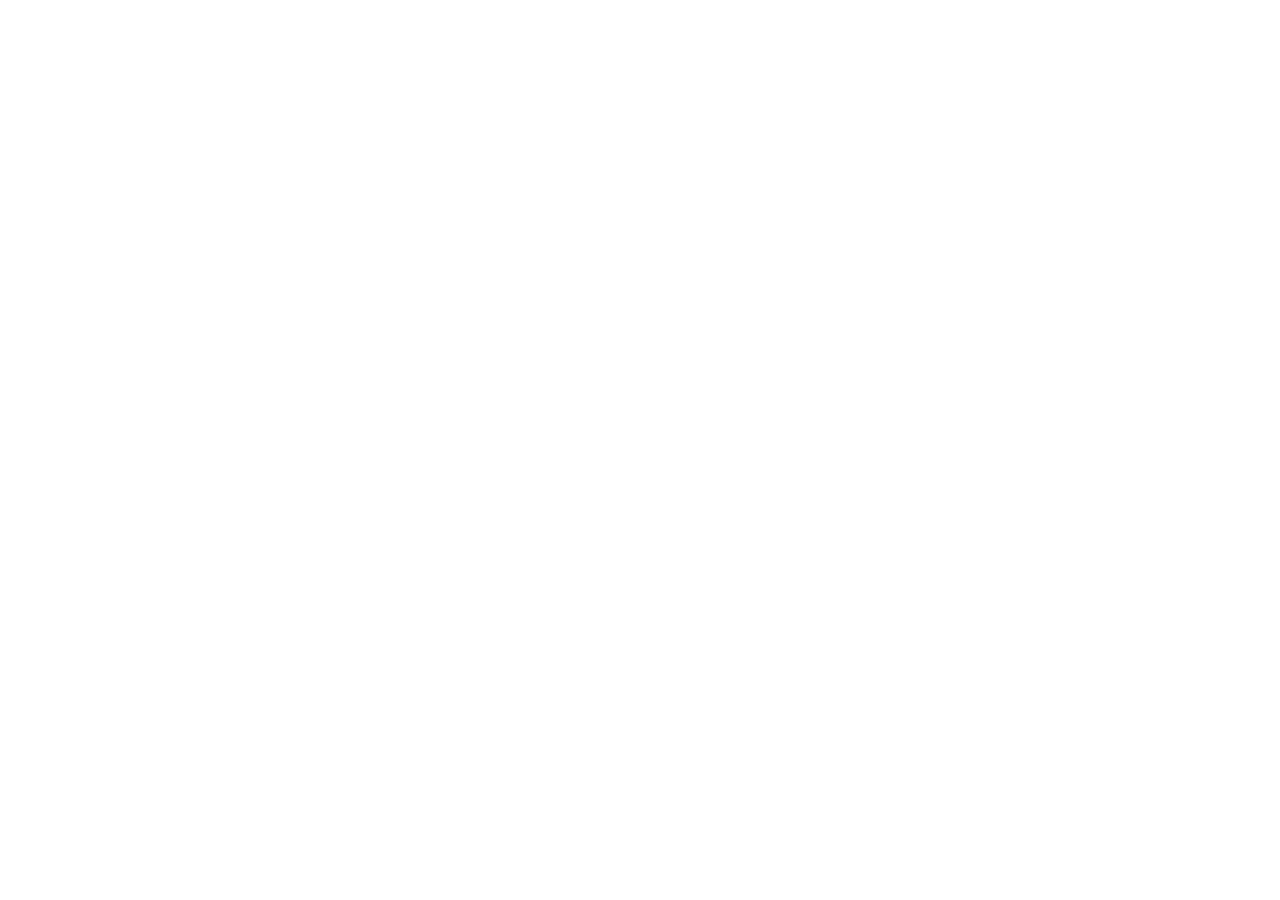
==== index.html @ f07f768c "html" ====
<!DOCTYPE html>
<html lang="pt-br">
<head>
    <meta charset="UTF-8">
    <meta name="viewport" content="width=device-width, initial-scale=1.0">
    <title>Animais Fantasticos</title>
</head>
<body>
    
</body>
</html>
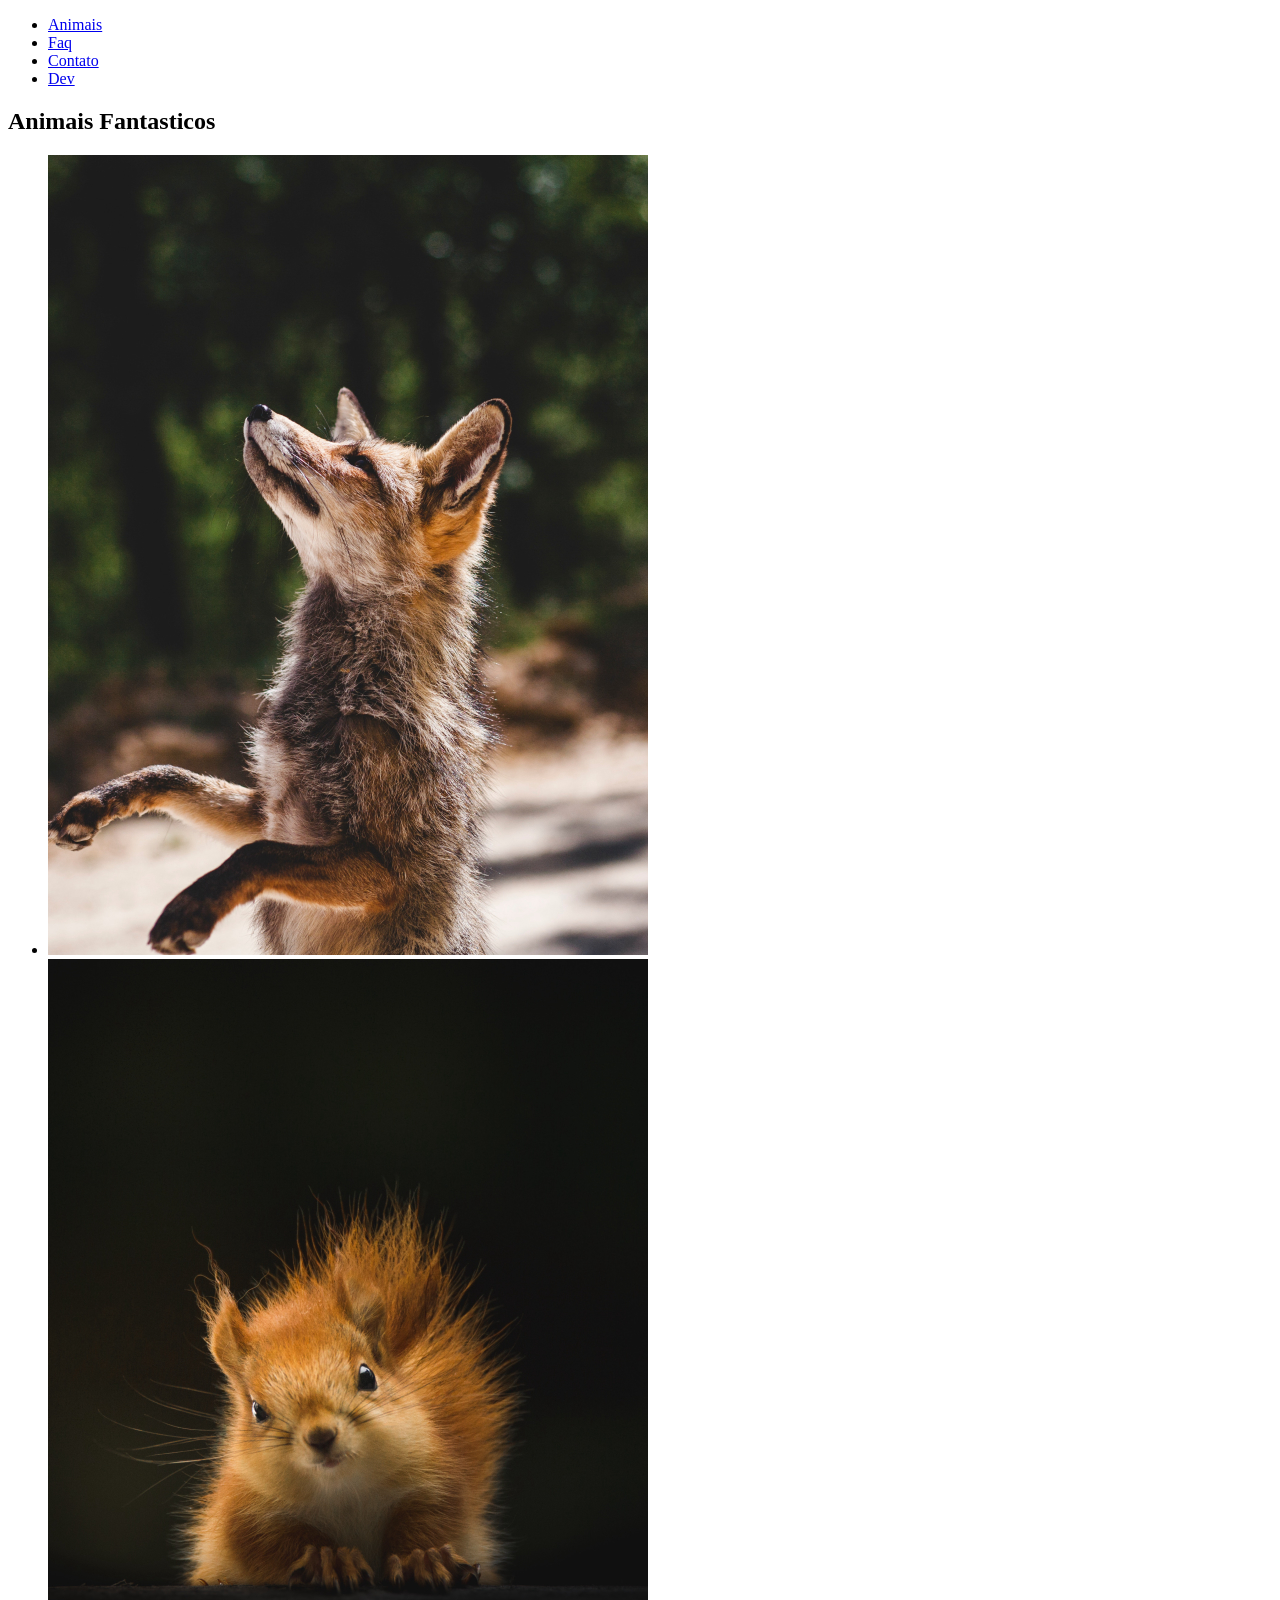
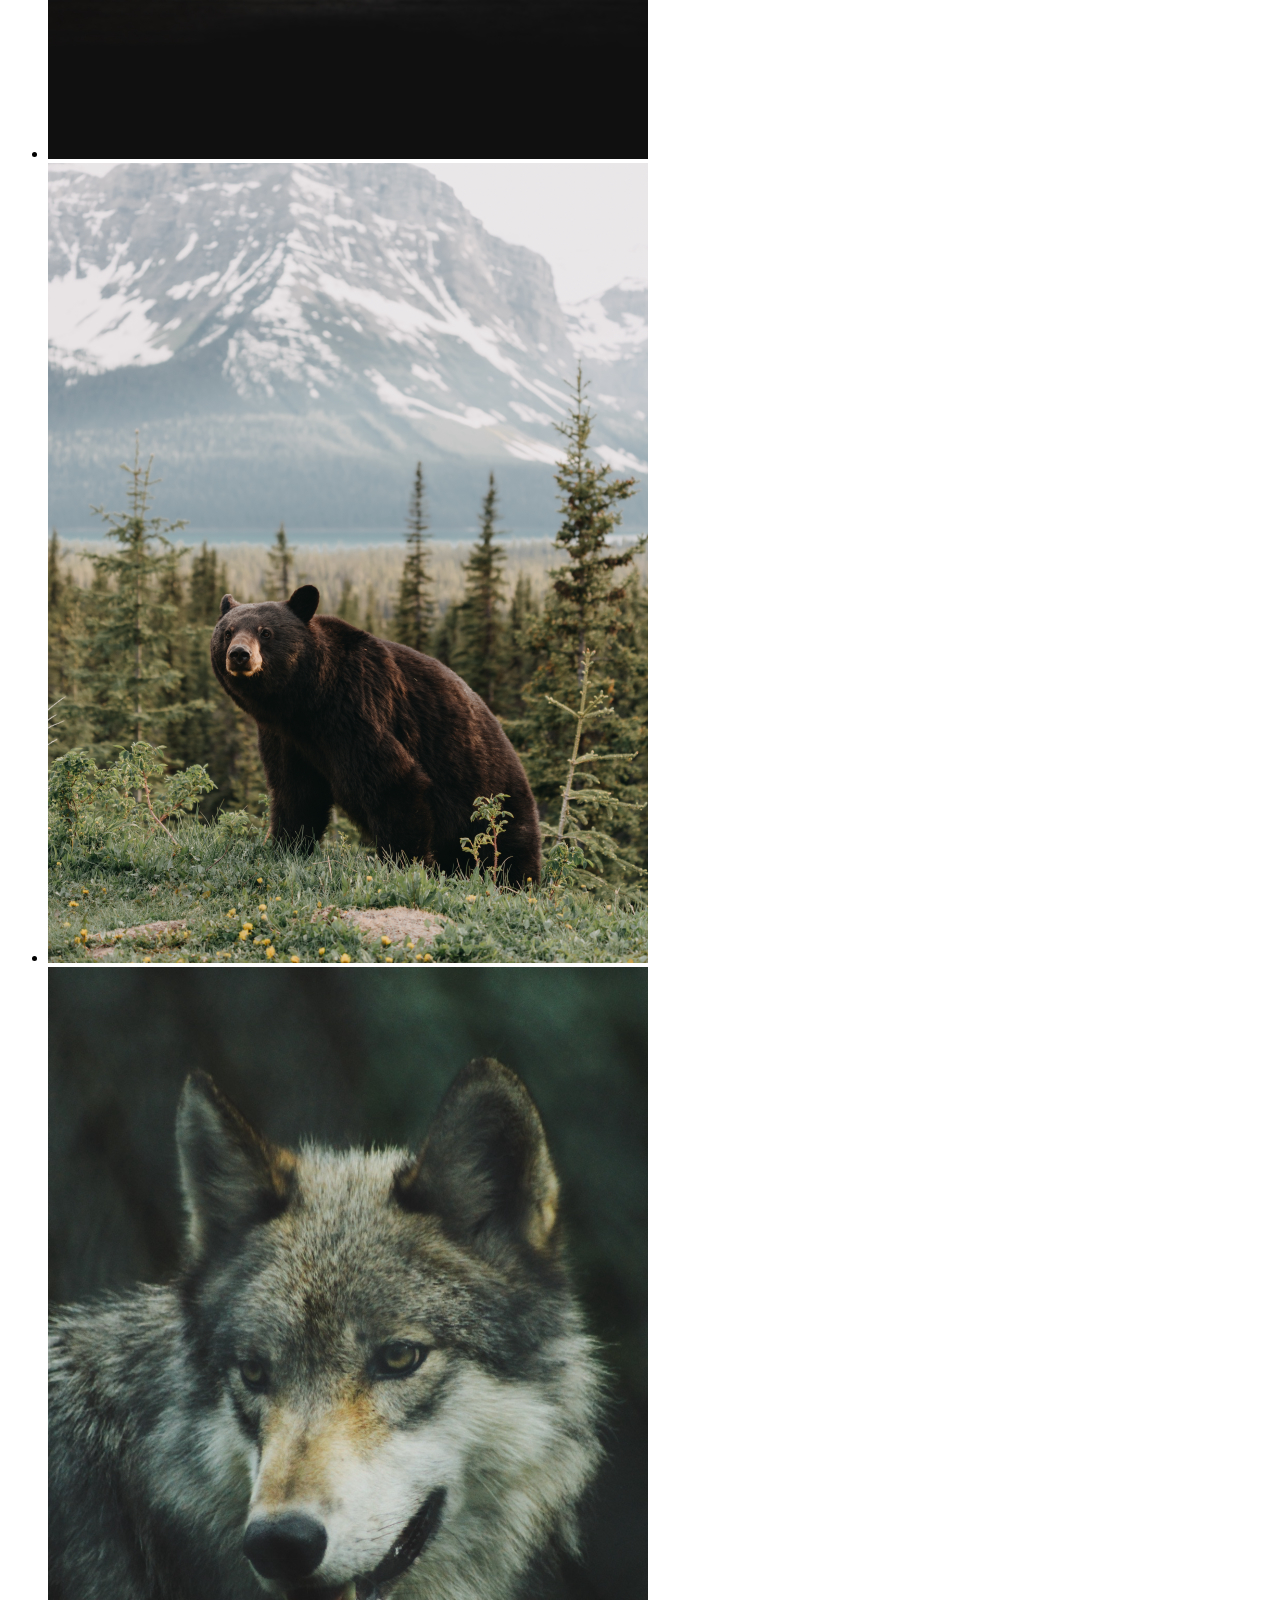
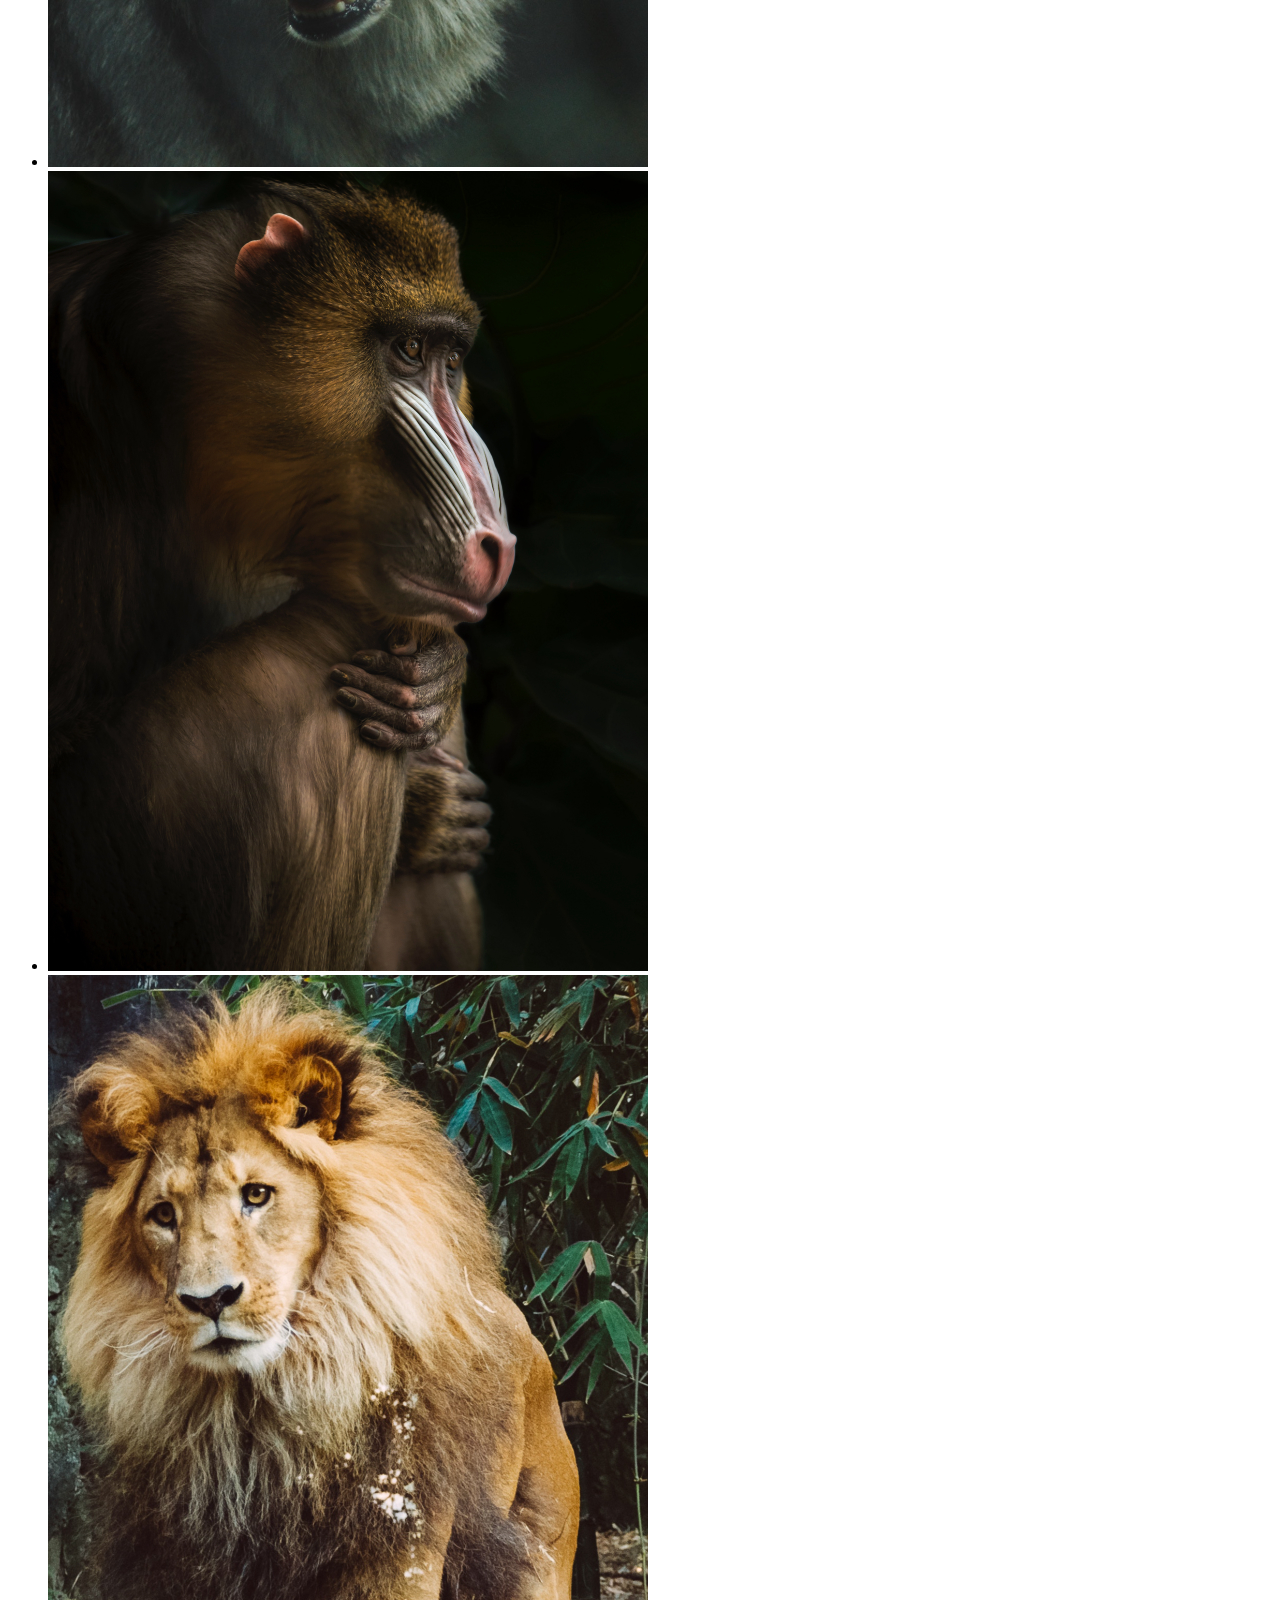
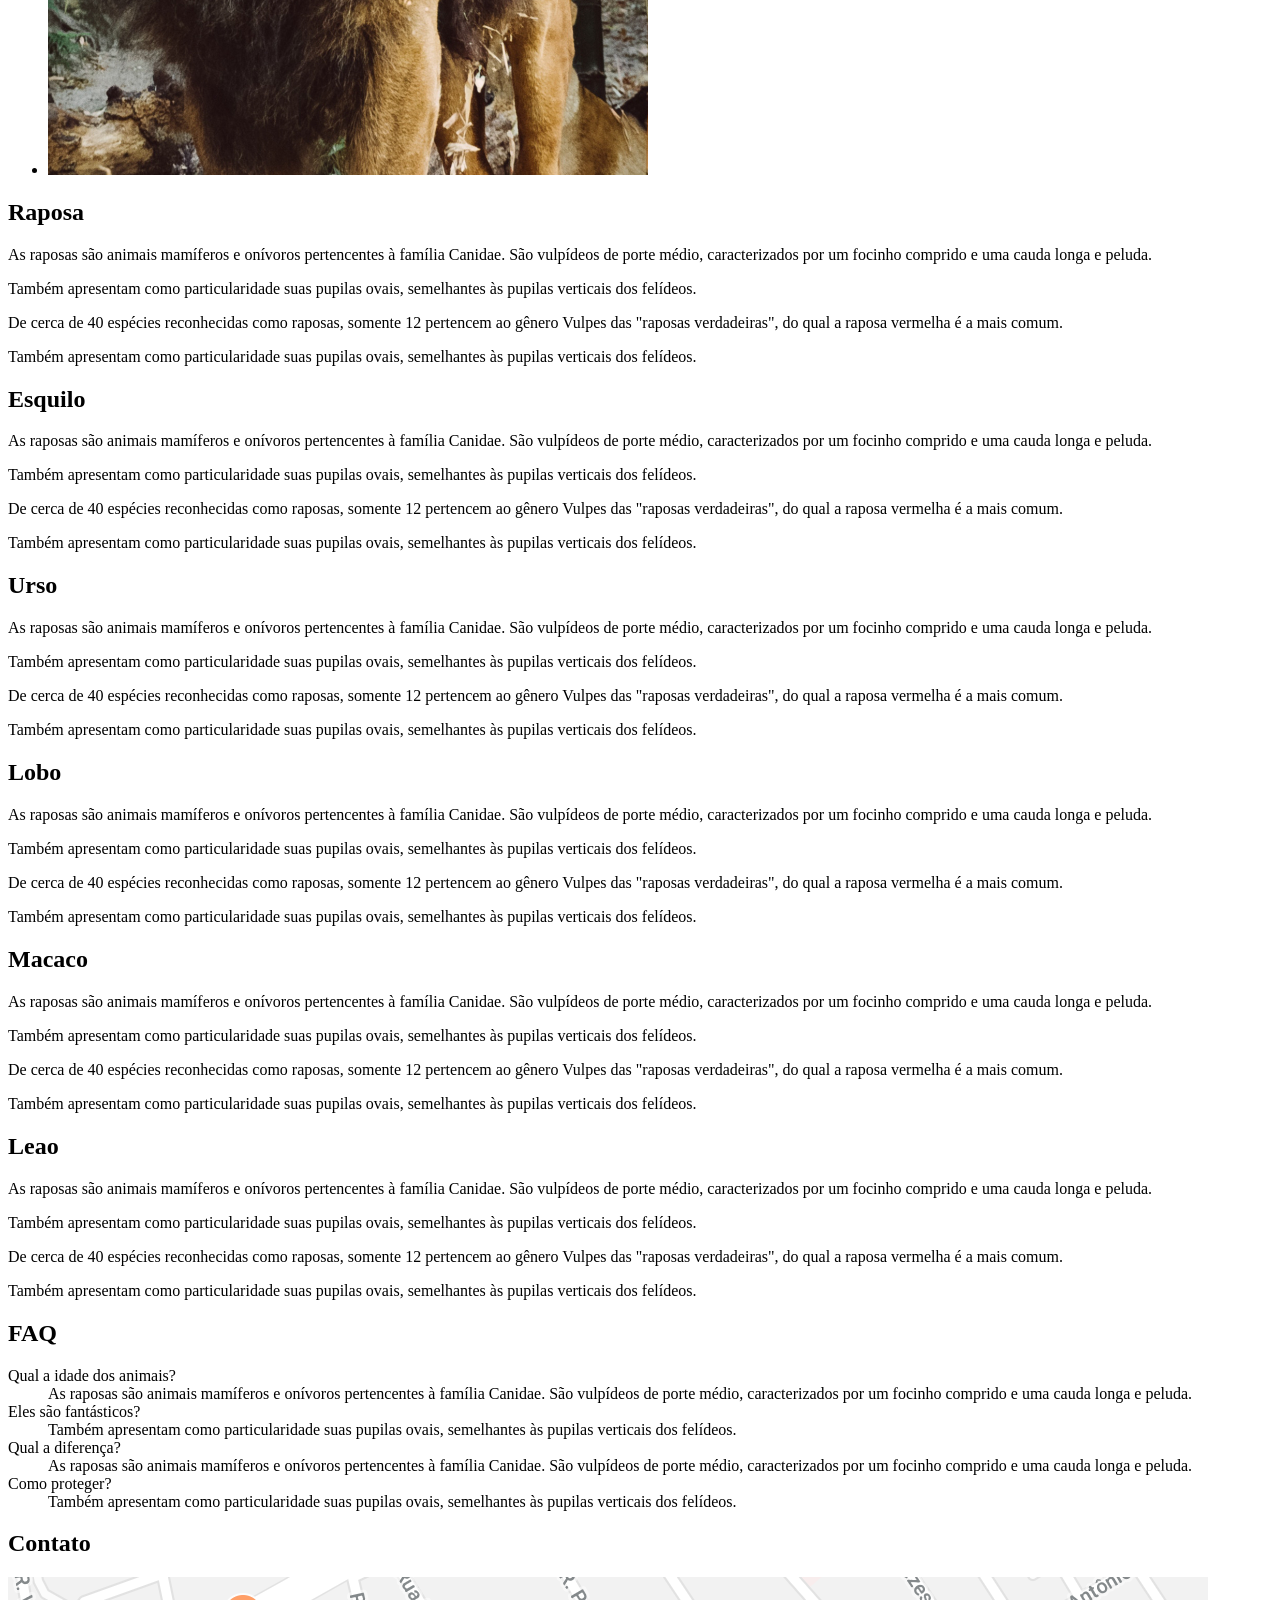
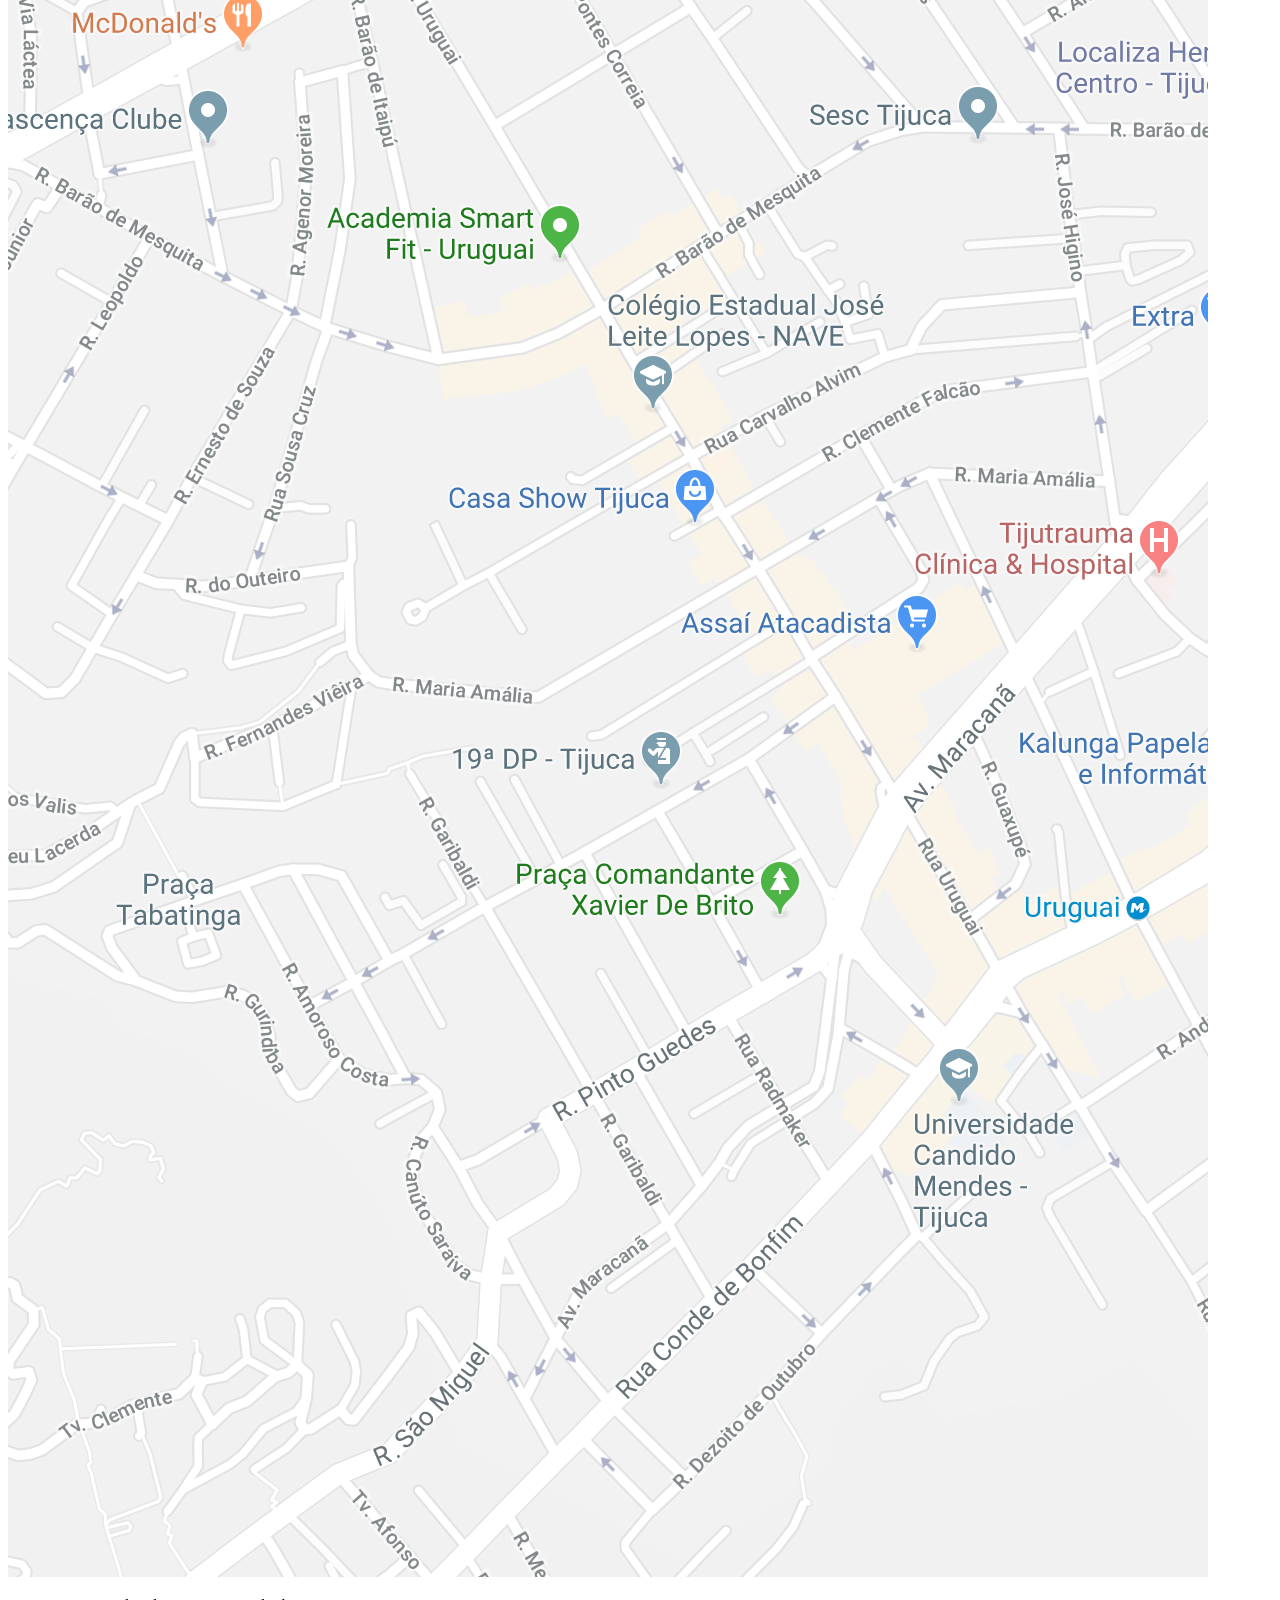
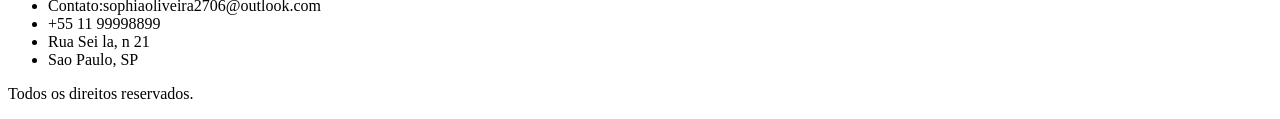
==== commit a612d6af: "html" ====
--- a/index.html
+++ b/index.html
@@ -3,9 +3,128 @@
 <head>
     <meta charset="UTF-8">
     <meta name="viewport" content="width=device-width, initial-scale=1.0">
+    <link rel="stylesheet" href="/css/style.css">
     <title>Animais Fantasticos</title>
 </head>
 <body>
+    <nav>
+        <ul>
+            <li><a href="#animais">Animais</a></li>
+            <li><a href="#faq">Faq</a></li>
+            <li><a href="#contato">Contato</a></li>
+            <li><a href="https://github.com/SophiAoAmaral">Dev</a></li>
+        </ul>
+    </nav>
+    <section class="grid-section animais" id="animais">
+        <h1 class="titulo">
+            Animais Fantasticos
+        </h1>
+        <ul>
+            <li>
+                <img src="img/imagem1.jpg" alt="">
+            </li>
+            <li>
+                <img src="img/imagem2.jpg" alt="">
+            </li>
+            <li>
+                <img src="img/imagem3.jpg" alt="">
+            </li>
+             <li>
+                <img src="img/imagem4.jpg" alt="">
+            </li>
+            <li>
+                <img src="img/imagem5.jpg" alt="">
+            </li>
+            <li>
+                <img src="img/imagem6.jpg" alt="">
+            </li>
+        </ul>
+        <div class="animais-descricao">
+            <section>
+                <h2>Raposa</h2>
+                <p>As raposas são animais mamíferos e onívoros pertencentes à família Canidae. São vulpídeos de porte médio, caracterizados por um focinho comprido e uma cauda longa e peluda.</p>
+                <p>Também apresentam como particularidade suas pupilas ovais, semelhantes às pupilas verticais dos felídeos.</p>
+                <p>De cerca de 40 espécies reconhecidas como raposas, somente 12 pertencem ao gênero Vulpes das "raposas verdadeiras", do qual a raposa vermelha é a mais comum.</p>
+                <p>Também apresentam como particularidade suas pupilas ovais, semelhantes às pupilas verticais dos felídeos.</p>
+            </section>
+
+             <section>
+                <h2>Esquilo</h2>
+                <p>As raposas são animais mamíferos e onívoros pertencentes à família Canidae. São vulpídeos de porte médio, caracterizados por um focinho comprido e uma cauda longa e peluda.</p>
+                <p>Também apresentam como particularidade suas pupilas ovais, semelhantes às pupilas verticais dos felídeos.</p>
+                <p>De cerca de 40 espécies reconhecidas como raposas, somente 12 pertencem ao gênero Vulpes das "raposas verdadeiras", do qual a raposa vermelha é a mais comum.</p>
+                <p>Também apresentam como particularidade suas pupilas ovais, semelhantes às pupilas verticais dos felídeos.</p>
+            </section>
+
+             <section>
+                <h2>Urso</h2>
+                <p>As raposas são animais mamíferos e onívoros pertencentes à família Canidae. São vulpídeos de porte médio, caracterizados por um focinho comprido e uma cauda longa e peluda.</p>
+                <p>Também apresentam como particularidade suas pupilas ovais, semelhantes às pupilas verticais dos felídeos.</p>
+                <p>De cerca de 40 espécies reconhecidas como raposas, somente 12 pertencem ao gênero Vulpes das "raposas verdadeiras", do qual a raposa vermelha é a mais comum.</p>
+                <p>Também apresentam como particularidade suas pupilas ovais, semelhantes às pupilas verticais dos felídeos.</p>
+            </section>
+
+             <section>
+                <h2>Lobo</h2>
+                <p>As raposas são animais mamíferos e onívoros pertencentes à família Canidae. São vulpídeos de porte médio, caracterizados por um focinho comprido e uma cauda longa e peluda.</p>
+                <p>Também apresentam como particularidade suas pupilas ovais, semelhantes às pupilas verticais dos felídeos.</p>
+                <p>De cerca de 40 espécies reconhecidas como raposas, somente 12 pertencem ao gênero Vulpes das "raposas verdadeiras", do qual a raposa vermelha é a mais comum.</p>
+                <p>Também apresentam como particularidade suas pupilas ovais, semelhantes às pupilas verticais dos felídeos.</p>
+            </section>
+
+             <section>
+                <h2>Macaco</h2>
+                <p>As raposas são animais mamíferos e onívoros pertencentes à família Canidae. São vulpídeos de porte médio, caracterizados por um focinho comprido e uma cauda longa e peluda.</p>
+                <p>Também apresentam como particularidade suas pupilas ovais, semelhantes às pupilas verticais dos felídeos.</p>
+                <p>De cerca de 40 espécies reconhecidas como raposas, somente 12 pertencem ao gênero Vulpes das "raposas verdadeiras", do qual a raposa vermelha é a mais comum.</p>
+                <p>Também apresentam como particularidade suas pupilas ovais, semelhantes às pupilas verticais dos felídeos.</p>
+            </section>
+
+             <section>
+                <h2>Leao</h2>
+                <p>As raposas são animais mamíferos e onívoros pertencentes à família Canidae. São vulpídeos de porte médio, caracterizados por um focinho comprido e uma cauda longa e peluda.</p>
+                <p>Também apresentam como particularidade suas pupilas ovais, semelhantes às pupilas verticais dos felídeos.</p>
+                <p>De cerca de 40 espécies reconhecidas como raposas, somente 12 pertencem ao gênero Vulpes das "raposas verdadeiras", do qual a raposa vermelha é a mais comum.</p>
+                <p>Também apresentam como particularidade suas pupilas ovais, semelhantes às pupilas verticais dos felídeos.</p>
+            </section>
+        </div>
+    </section>
+    <section class="grid-section faq" id="faq">
+        <h1>FAQ</h1>
+        <dl>
+            <dt>Qual a idade dos animais?</dt>
+            <dd>As raposas são animais mamíferos e onívoros pertencentes à família Canidae. São vulpídeos de porte médio, caracterizados por um focinho comprido e uma cauda longa e peluda.</dd>
+            <dt>Eles são fantásticos?</dt>
+            <dd>Também apresentam como particularidade suas pupilas ovais, semelhantes às pupilas verticais dos felídeos.</dd>
+            <dt>Qual a diferença?</dt>
+            <dd>As raposas são animais mamíferos e onívoros pertencentes à família Canidae. São vulpídeos de porte médio, caracterizados por um focinho comprido e uma cauda longa e peluda.</dd>
+            <dt>Como proteger?</dt>
+            <dd>Também apresentam como particularidade suas pupilas ovais, semelhantes às pupilas verticais dos felídeos.</dd>
+        </dl>
+    </section>
+    <section class="grid-section contato" id="contato">
+        <h1>Contato</h1>
+        <div class="mapa">
+            <img src="./img/mapa.png" alt="">
+        </div>
+        <ul class="dados">
+            <li>Contato:sophiaoliveira2706@outlook.com</li>
+            <li>+55 11 99998899</li>
+            <li>Rua Sei la, n 21</li>
+            <li>Sao Paulo, SP</li>
+        </ul>
+    </section>
+
+    <footer class="copy">
+        <p>Todos os direitos reservados.</p>
+    </footer>
     
+
+
+
+
+
+
+    <script src="main.js"></script>
 </body>
 </html>
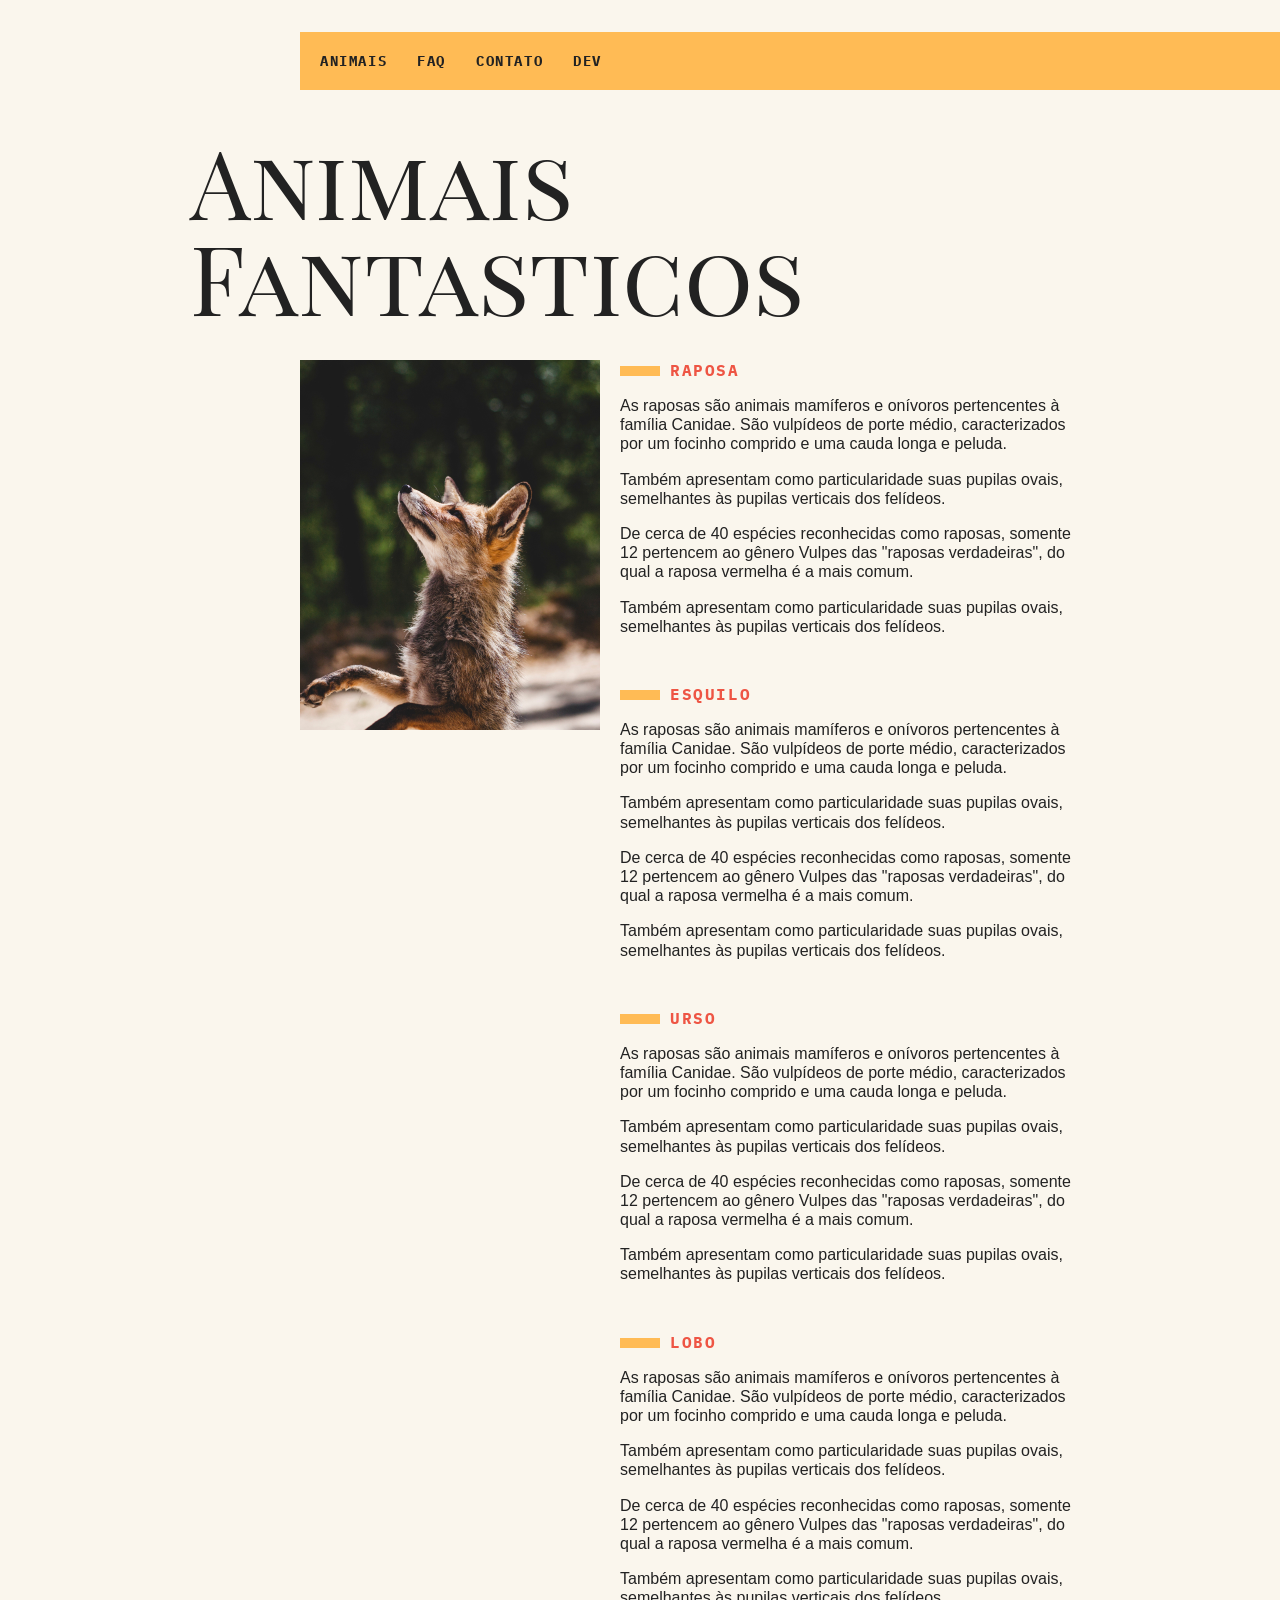
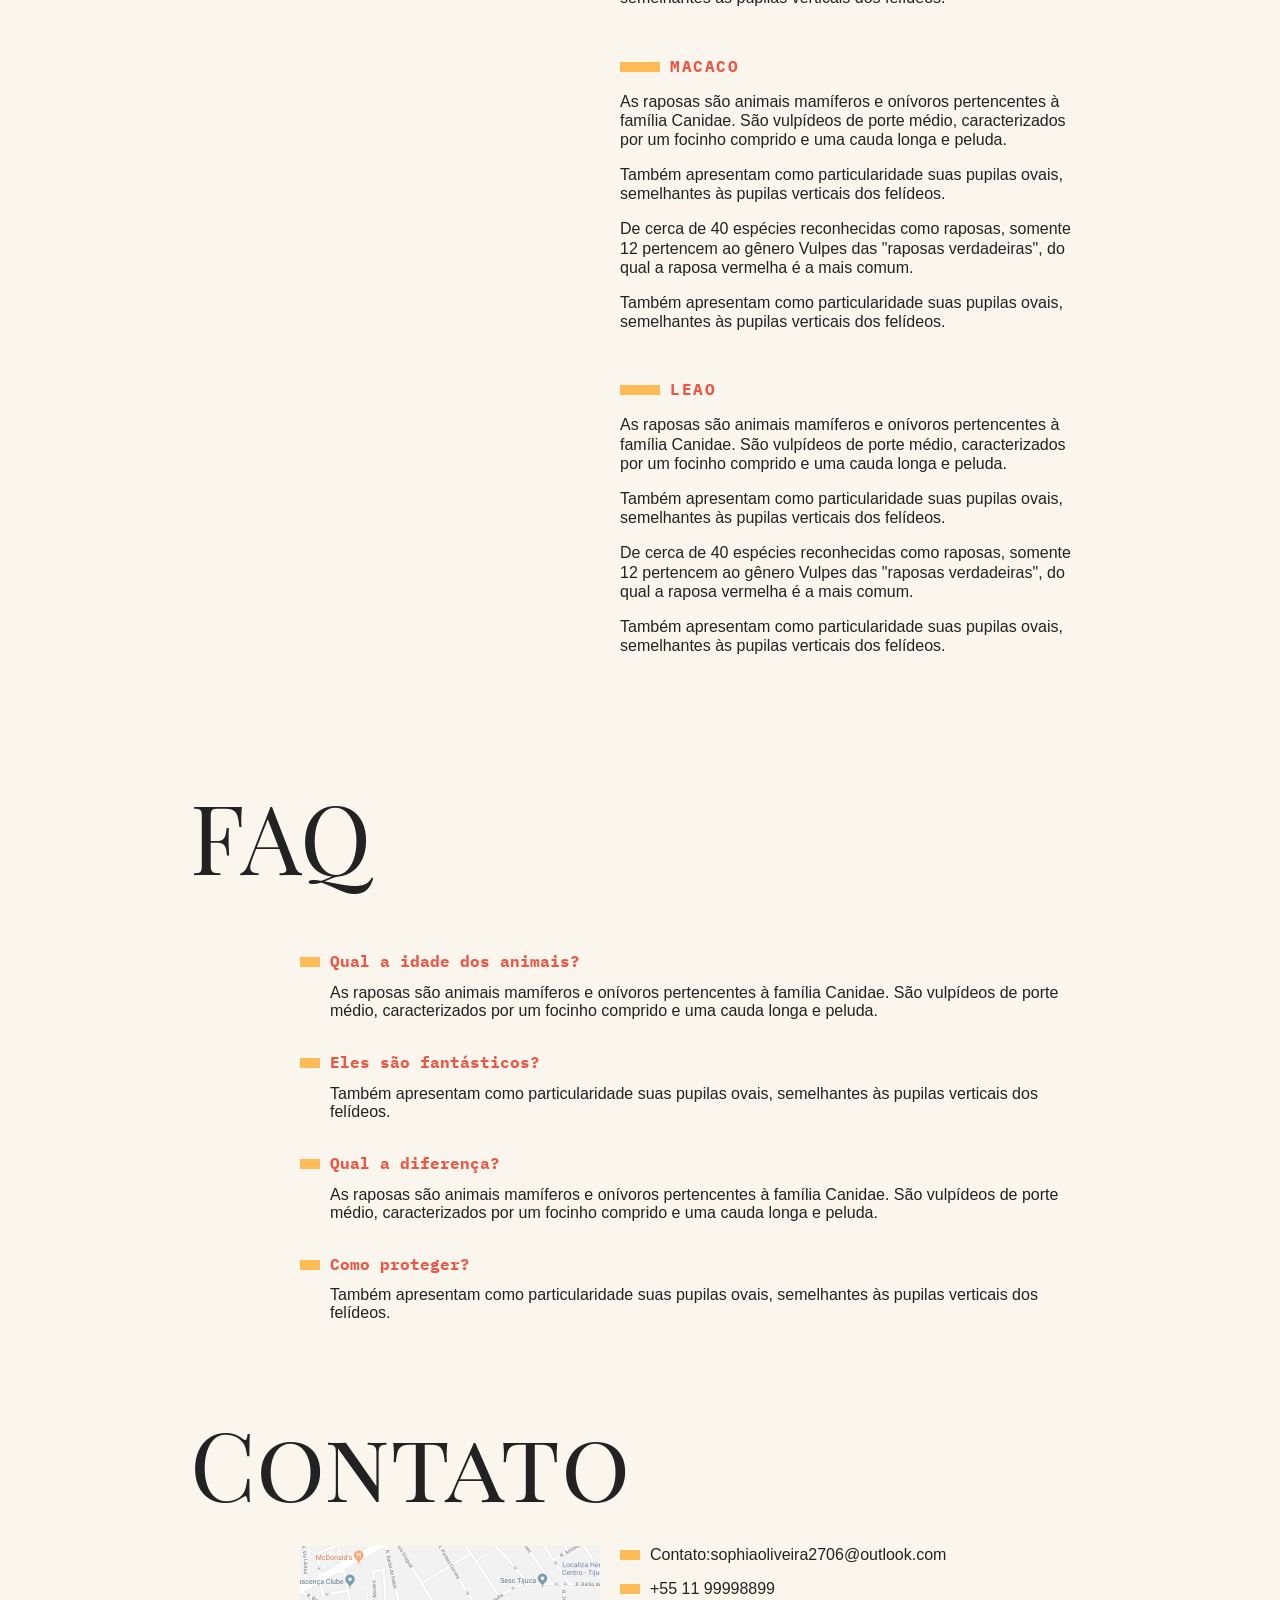
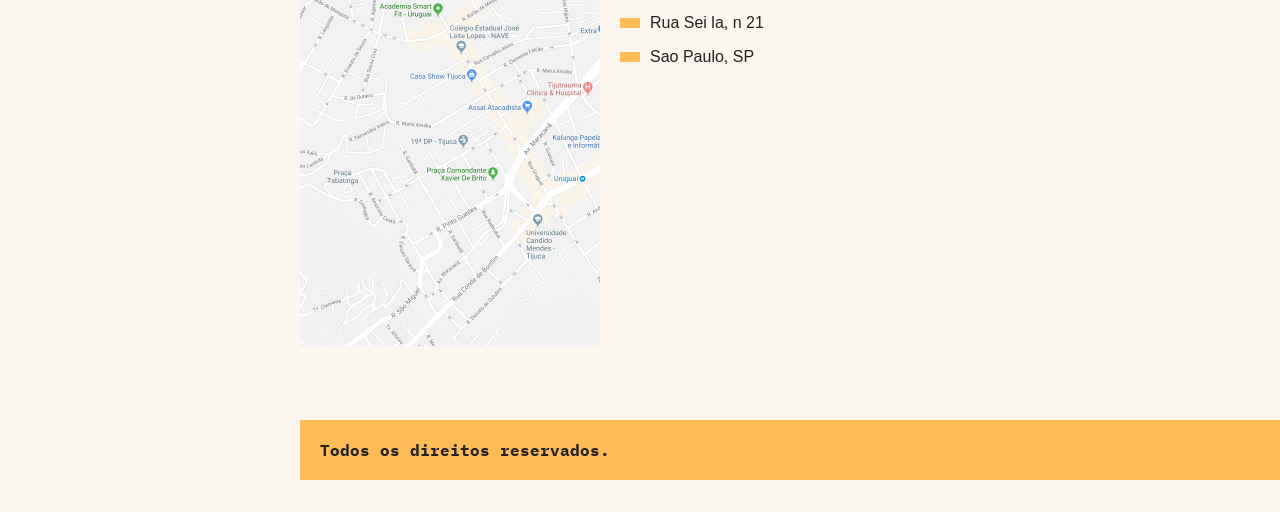
==== commit 53e50c83: "css finalizado" ====
--- a/index.html
+++ b/index.html
@@ -7,7 +7,7 @@
     <title>Animais Fantasticos</title>
 </head>
 <body>
-    <nav>
+    <nav class="menu">
         <ul>
             <li><a href="#animais">Animais</a></li>
             <li><a href="#faq">Faq</a></li>
@@ -19,7 +19,7 @@
         <h1 class="titulo">
             Animais Fantasticos
         </h1>
-        <ul>
+        <ul class="animais-lista">
             <li>
                 <img src="img/imagem1.jpg" alt="">
             </li>
@@ -90,8 +90,8 @@
         </div>
     </section>
     <section class="grid-section faq" id="faq">
-        <h1>FAQ</h1>
-        <dl>
+        <h1 class="titulo">FAQ</h1>
+        <dl class="faq-lista">
             <dt>Qual a idade dos animais?</dt>
             <dd>As raposas são animais mamíferos e onívoros pertencentes à família Canidae. São vulpídeos de porte médio, caracterizados por um focinho comprido e uma cauda longa e peluda.</dd>
             <dt>Eles são fantásticos?</dt>
@@ -103,7 +103,7 @@
         </dl>
     </section>
     <section class="grid-section contato" id="contato">
-        <h1>Contato</h1>
+        <h1 class="titulo">Contato</h1>
         <div class="mapa">
             <img src="./img/mapa.png" alt="">
         </div>
--- a/css/style.css
+++ b/css/style.css
@@ -0,0 +1,219 @@
+@import url('https://fonts.googleapis.com/css2?family=IBM+Plex+Mono:ital,wght@0,100;0,200;0,300;0,400;0,500;0,600;0,700;1,100;1,200;1,300;1,400;1,500;1,600;1,700&display=swap');
+@import url('https://fonts.googleapis.com/css2?family=Playfair+Display+SC:ital,wght@0,400;0,700;0,900;1,400;1,700;1,900&display=swap');
+
+body, h1, h2, ul, p, dd, dt, dl{
+    margin: 0px;
+    padding: 0px;
+}
+
+img{
+    display: block;
+    max-width: 100%;
+}
+
+ul{
+    list-style: none;
+
+}
+
+body{
+    background: #faf6ed;
+    color: #222;
+    -webkit-font-smoothing:antialiased;
+    display: grid;
+    grid-template-columns: 1fr 120px minmax(300px, 800px) 1fr;
+}
+
+.menu{
+    grid-column: 3/5;
+    margin-top: 2rem;
+    margin-bottom: 2rem;
+    background: #fb5;
+}
+
+.menu ul{
+    display: flex;
+    flex-wrap: wrap;
+    padding: 10px;
+}
+
+.menu li a{
+    display: block;
+    padding: 10px;
+    margin-right: 10px;
+    color: #222;
+    text-decoration: none;
+    font-family: "IBM Plex Mono", monospace;
+    font-weight: bold;
+    text-transform: uppercase;
+    font-size: .875rem;
+    letter-spacing: .1rem;
+}
+
+.grid-section{
+    grid-column: 2/4;
+    width: 100%;
+    box-sizing: border-box;
+    padding: 10px;
+    display: grid;
+    grid-template-columns: 90px 300px 1fr;
+    gap: 20px;
+    margin-bottom: 4rem;
+}
+
+.titulo{
+    font-family: "Playfair Display SC", serif;
+    font-size: 6rem;
+    line-height: 1;
+    font-weight: normal;
+    margin-bottom: 1rem;
+    grid-column: 1/4;
+}
+
+.animais h2{
+    font-family: "IBM Plex Mono", monospace;
+    font-size: 1rem;
+    text-transform: uppercase;
+    letter-spacing: .1rem;
+    margin-bottom: 1rem;
+    color: #e54;
+}
+.animais h2::before{
+    content: '';
+    display: inline-block;
+    width: 40px;
+    height: 10px;
+    margin-right: 10px;
+    background: #fb5;
+}
+
+.animais p {
+    font-family: helvetica, arial;
+    line-height: 1.2;
+    margin-bottom: 1rem;
+}
+
+.animais-lista{
+    height: 370px;
+    overflow-y: scroll;
+    grid-column: 2;
+}
+
+.animais-lista::-webkit-scrollbar{
+    width: 10px;
+}
+
+.animais-lista::-webkit-scrollbar-thumb{
+    background: #fb5;
+    border-left: 4px solid #faf6ed;
+    border-right: 4px solid #faf6ed;
+}
+
+.animais-lista::-webkit-scrollbar-track{
+    background: #faf6ed;
+}
+
+.animais-descricao{
+    grid-column: 3;
+}
+
+.animais-descricao section{
+    margin-bottom: 3rem;
+}
+
+.faq-lista{
+    grid-column: 2/4;
+}
+
+.faq-lista dt{
+    font-family: "IBM Plex Mono", monospace;
+    font-weight: bold;
+    margin-top: 2rem;
+    margin-bottom: .8rem;
+    color: #e54;
+}
+
+.faq-lista dt::before{
+    content: '';
+    display: inline-block;
+    width: 20px;
+    height: 10px;
+    margin-right: 10px;
+    background: #fb5;
+}
+
+.faq-lista dd{
+    font-family: helvetica, arial;
+    margin-bottom: .5rem;
+    margin-left: 30px;
+}
+
+.mapa{
+    grid-column: 2;
+}
+
+.dados{
+    grid-column: 3;
+}
+
+.dados li{
+    margin-bottom: 1rem ;
+    font-family: helvetica, arial;
+}
+
+.dados li::before{
+    content: '';
+    display: inline-block;
+    width: 20px;
+    height: 10px;
+    margin-right: 10px;
+    background: #fb5;
+}
+
+.copy{
+    grid-column: 3/5;
+    margin-bottom: 2rem;
+    background-color: #fb5;
+}
+
+.copy p{
+    padding: 20px;
+    font-family: "IBM Plex Mono", monospace;
+    font-weight: bold;
+}
+
+@media(max-width:700px){
+    body{
+        grid-template-columns: 1fr;
+    }
+
+    .menu, .grid-section, .copy{
+        grid-column: 1;
+    }
+
+    .grid-section{
+        grid-template-columns: 100px 1fr;
+        gap: 10px;
+    }
+
+    .animais-lista{
+        grid-column: 1;
+
+    }
+    .faq-lista, .dados, .mapa{
+        grid-column: 1/3;
+    }
+
+    .grid-section h1{
+        font-size: 3rem;
+
+    }
+
+    .menu{
+        margin-top: 0px;
+    }
+
+    .copy{
+        margin-bottom: 0px;
+    }
+}
